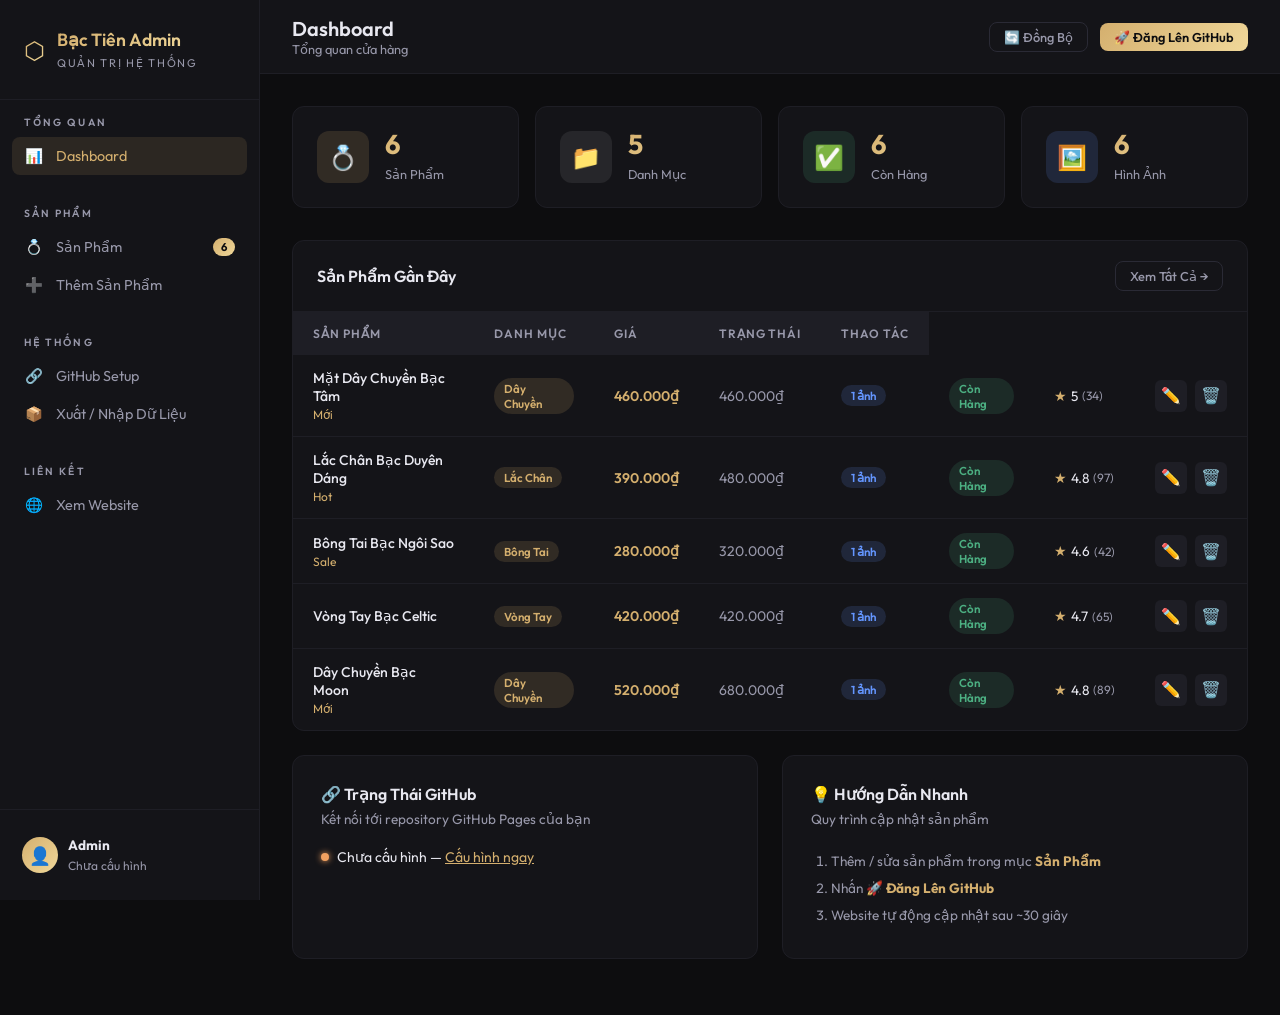
==== admin.html @ 1f836e4f "🎉 Initial commit — Bạc Tiên Silver Jewelry Store" ====
<!DOCTYPE html>
<html lang="vi">
<head>
  <meta charset="UTF-8">
  <meta name="viewport" content="width=device-width, initial-scale=1.0">
  <title>Admin — Bạc Tiên Silver Jewelry</title>
  <meta name="robots" content="noindex, nofollow">
  <link rel="preconnect" href="https://fonts.googleapis.com">
  <link href="https://fonts.googleapis.com/css2?family=Outfit:wght@300;400;500;600;700&display=swap" rel="stylesheet">
  <link rel="stylesheet" href="css/admin.css">
</head>
<body>

<!-- ═══════════════════════════════════════
     SIDEBAR
═══════════════════════════════════════ -->
<aside class="sidebar" id="sidebar">
  <div class="sidebar-header">
    <div class="sidebar-logo">
      <span class="logo-icon">⬡</span>
      <div class="logo-text">
        <strong>Bạc Tiên Admin</strong>
        <small>Quản Trị Hệ Thống</small>
      </div>
    </div>
  </div>

  <nav class="sidebar-nav">
    <div class="nav-section">
      <div class="nav-section-label">Tổng Quan</div>
      <div class="nav-item active" data-page="dashboard">
        <span class="nav-icon">📊</span> Dashboard
      </div>
    </div>
    <div class="nav-section">
      <div class="nav-section-label">Sản Phẩm</div>
      <div class="nav-item" data-page="products">
        <span class="nav-icon">💍</span> Sản Phẩm
        <span class="nav-badge" id="productCountBadge">0</span>
      </div>
      <div class="nav-item" data-page="add-product">
        <span class="nav-icon">➕</span> Thêm Sản Phẩm
      </div>
    </div>
    <div class="nav-section">
      <div class="nav-section-label">Hệ Thống</div>
      <div class="nav-item" data-page="github">
        <span class="nav-icon">🔗</span> GitHub Setup
      </div>
      <div class="nav-item" data-page="export">
        <span class="nav-icon">📦</span> Xuất / Nhập Dữ Liệu
      </div>
    </div>
    <div class="nav-section">
      <div class="nav-section-label">Liên Kết</div>
      <div class="nav-item" onclick="window.open('index.html','_blank')">
        <span class="nav-icon">🌐</span> Xem Website
      </div>
    </div>
  </nav>

  <div class="sidebar-footer">
    <div class="sidebar-user">
      <div class="user-avatar">👤</div>
      <div class="user-info">
        <strong>Admin</strong>
        <small id="usernameDisplay">Chưa cấu hình</small>
      </div>
    </div>
  </div>
</aside>

<!-- ═══════════════════════════════════════
     MAIN CONTENT
═══════════════════════════════════════ -->
<div class="main-content">

  <!-- TOP BAR -->
  <header class="topbar">
    <div class="topbar-left">
      <h1 id="pageTitle">Dashboard</h1>
      <p id="pageSubtitle">Tổng quan cửa hàng</p>
    </div>
    <div class="topbar-actions">
      <button class="btn btn-outline btn-sm" onclick="syncFromGitHub()">🔄 Đồng Bộ</button>
      <button class="btn btn-gold btn-sm" onclick="publishToGitHub()">🚀 Đăng Lên GitHub</button>
    </div>
  </header>

  <!-- ─── PAGE: DASHBOARD ─── -->
  <div class="page active" id="page-dashboard">
    <div class="stats-grid">
      <div class="stat-card">
        <div class="stat-icon gold">💍</div>
        <div class="stat-info">
          <strong id="stat-products">0</strong>
          <span>Sản Phẩm</span>
        </div>
      </div>
      <div class="stat-card">
        <div class="stat-icon silver">📁</div>
        <div class="stat-info">
          <strong id="stat-categories">0</strong>
          <span>Danh Mục</span>
        </div>
      </div>
      <div class="stat-card">
        <div class="stat-icon green">✅</div>
        <div class="stat-info">
          <strong id="stat-instock">0</strong>
          <span>Còn Hàng</span>
        </div>
      </div>
      <div class="stat-card">
        <div class="stat-icon blue">🖼️</div>
        <div class="stat-info">
          <strong id="stat-images">0</strong>
          <span>Hình Ảnh</span>
        </div>
      </div>
    </div>

    <!-- RECENT PRODUCTS -->
    <div class="table-card">
      <div style="padding:20px 24px; border-bottom:1px solid var(--dark-3); display:flex; justify-content:space-between; align-items:center">
        <h3 style="font-size:1rem; font-weight:600">Sản Phẩm Gần Đây</h3>
        <button class="btn btn-outline btn-sm" data-page="products" onclick="switchPage('products')">Xem Tất Cả →</button>
      </div>
      <table>
        <thead><tr>
          <th>Sản Phẩm</th>
          <th>Danh Mục</th>
          <th>Giá</th>
          <th>Trạng Thái</th>
          <th>Thao Tác</th>
        </tr></thead>
        <tbody id="recentProductsTbody"></tbody>
      </table>
    </div>

    <!-- STATUS PANEL -->
    <div style="display:grid; grid-template-columns:1fr 1fr; gap:24px; margin-top:24px">
      <div class="config-section">
        <h3>🔗 Trạng Thái GitHub</h3>
        <p>Kết nối tới repository GitHub Pages của bạn</p>
        <div class="config-status" id="githubStatusDash">
          <div class="status-dot yellow"></div>
          <span>Chưa cấu hình</span>
        </div>
      </div>
      <div class="config-section">
        <h3>💡 Hướng Dẫn Nhanh</h3>
        <p>Quy trình cập nhật sản phẩm</p>
        <ol style="font-size:.85rem; color:var(--text-muted); padding-left:20px; line-height:2">
          <li>Thêm / sửa sản phẩm trong mục <strong style="color:var(--gold)">Sản Phẩm</strong></li>
          <li>Nhấn <strong style="color:var(--gold)">🚀 Đăng Lên GitHub</strong></li>
          <li>Website tự động cập nhật sau ~30 giây</li>
        </ol>
      </div>
    </div>
  </div>

  <!-- ─── PAGE: PRODUCTS ─── -->
  <div class="page" id="page-products">
    <div class="table-controls">
      <div class="search-field">
        <svg width="16" height="16" fill="none" stroke="currentColor" stroke-width="2" viewBox="0 0 24 24"><circle cx="11" cy="11" r="8"/><path d="m21 21-4.35-4.35"/></svg>
        <input type="text" id="productSearch" placeholder="Tìm kiếm sản phẩm...">
      </div>
      <select class="select-field" id="categoryFilter">
        <option value="">Tất cả danh mục</option>
        <option value="Nhẫn">Nhẫn</option>
        <option value="Dây Chuyền">Dây Chuyền</option>
        <option value="Vòng Tay">Vòng Tay</option>
        <option value="Bông Tai">Bông Tai</option>
        <option value="Lắc Chân">Lắc Chân</option>
      </select>
      <button class="btn btn-gold" onclick="switchPage('add-product')">+ Thêm Sản Phẩm</button>
    </div>

    <div class="table-card">
      <table>
        <thead><tr>
          <th>Sản Phẩm</th>
          <th>Danh Mục</th>
          <th>Giá</th>
          <th>Giá Gốc</th>
          <th>Ảnh</th>
          <th>Trạng Thái</th>
          <th>Đánh Giá</th>
          <th>Thao Tác</th>
        </tr></thead>
        <tbody id="productsTbody"></tbody>
      </table>
      <div id="noProducts" class="empty-state" style="display:none">
        <span class="empty-icon">💍</span>
        <h3>Chưa có sản phẩm</h3>
        <p>Thêm sản phẩm đầu tiên của bạn</p>
      </div>
    </div>
    <div class="pagination" id="pagination"></div>
  </div>

  <!-- ─── PAGE: ADD / EDIT PRODUCT ─── -->
  <div class="page" id="page-add-product">
    <form id="productForm" autocomplete="off">
      <input type="hidden" id="editId">

      <div style="display:grid; grid-template-columns:1.4fr 1fr; gap:24px; align-items:start">

        <!-- LEFT COL -->
        <div style="display:flex; flex-direction:column; gap:20px">

          <!-- Basic Info -->
          <div class="config-section" style="padding:24px">
            <h3>📝 Thông Tin Sản Phẩm</h3>
            <p>Thông tin cơ bản của sản phẩm</p>
            <div class="form-grid">
              <div class="form-group full">
                <label class="form-label">Tên Sản Phẩm *</label>
                <input class="form-input" id="f-name" placeholder="Vd: Nhẫn Bạc Hoa Hồng 925" required>
              </div>
              <div class="form-group">
                <label class="form-label">Danh Mục *</label>
                <select class="form-select" id="f-category" required>
                  <option value="">-- Chọn danh mục --</option>
                  <option value="Nhẫn">Nhẫn</option>
                  <option value="Dây Chuyền">Dây Chuyền</option>
                  <option value="Vòng Tay">Vòng Tay</option>
                  <option value="Bông Tai">Bông Tai</option>
                  <option value="Lắc Chân">Lắc Chân</option>
                </select>
              </div>
              <div class="form-group">
                <label class="form-label">Nhãn (Badge)</label>
                <select class="form-select" id="f-badge">
                  <option value="">Không có</option>
                  <option value="Mới">Mới</option>
                  <option value="Bán Chạy">Bán Chạy</option>
                  <option value="Hot">Hot</option>
                  <option value="Sale">Sale</option>
                </select>
              </div>
              <div class="form-group">
                <label class="form-label">Giá Bán (₫) *</label>
                <input class="form-input" id="f-price" type="number" min="0" placeholder="350000" required>
              </div>
              <div class="form-group">
                <label class="form-label">Giá Gốc (₫)</label>
                <input class="form-input" id="f-originalPrice" type="number" min="0" placeholder="450000">
                <div class="form-help">Để trống nếu không có khuyến mãi</div>
              </div>
              <div class="form-group">
                <label class="form-label">Điểm Đánh Giá</label>
                <input class="form-input" id="f-rating" type="number" min="1" max="5" step="0.1" placeholder="4.8">
              </div>
              <div class="form-group">
                <label class="form-label">Số Lượng Đánh Giá</label>
                <input class="form-input" id="f-reviews" type="number" min="0" placeholder="128">
              </div>
              <div class="form-group full">
                <label class="form-label">Mô Tả Sản Phẩm *</label>
                <textarea class="form-textarea" id="f-description" rows="4" placeholder="Mô tả chi tiết về sản phẩm..." required></textarea>
              </div>
              <div class="form-group">
                <label class="form-label">Tình Trạng</label>
                <select class="form-select" id="f-inStock">
                  <option value="true">Còn Hàng</option>
                  <option value="false">Hết Hàng</option>
                </select>
              </div>
            </div>
          </div>

        </div>

        <!-- RIGHT COL: IMAGES -->
        <div style="display:flex; flex-direction:column; gap:20px">
          <div class="config-section" style="padding:24px">
            <h3>🖼️ Hình Ảnh Sản Phẩm</h3>
            <p>Thêm ảnh bằng URL hoặc tải lên từ máy tính</p>

            <!-- URL input -->
            <div style="margin-bottom:16px">
              <label class="form-label">Thêm ảnh bằng URL</label>
              <div class="url-input-row" style="margin-top:6px">
                <input id="imgUrlInput" type="url" placeholder="https://example.com/image.jpg">
                <button type="button" class="btn btn-outline btn-sm" onclick="addImageUrl()">➕ Thêm</button>
              </div>
            </div>

            <!-- Drag & Drop Upload -->
            <label class="image-upload-area" id="uploadArea">
              <input type="file" id="fileInput" accept="image/*" multiple onchange="handleFileUpload(event)">
              <div class="upload-icon">📁</div>
              <div class="upload-text">
                <strong>Kéo thả ảnh vào đây</strong>
                <span>hoặc click để chọn file (JPG, PNG, WEBP)</span>
              </div>
            </label>

            <!-- Note về hosting ảnh -->
            <div class="alert alert-warning" style="margin-top:12px; font-size:.8rem">
              ⚠️ GitHub Pages không lưu file nhị phân qua API. Hãy dùng <strong>URL ảnh</strong> từ Imgur, Cloudinary, hoặc đặt ảnh vào thư mục <code>images/</code> và dùng đường dẫn tương đối.
            </div>

            <!-- Preview grid -->
            <div class="images-preview" id="imagesPreview" style="margin-top:16px"></div>
          </div>
        </div>

      </div>

      <!-- FORM ACTIONS -->
      <div style="display:flex; gap:12px; justify-content:flex-end; margin-top:20px">
        <button type="button" class="btn btn-outline" onclick="resetForm()">↩ Hủy</button>
        <button type="submit" class="btn btn-gold" id="saveBtn">💾 Lưu Sản Phẩm</button>
      </div>
    </form>
  </div>

  <!-- ─── PAGE: GITHUB SETUP ─── -->
  <div class="page" id="page-github">
    <div style="max-width:700px; margin:0 auto">

      <!-- Hướng dẫn -->
      <div class="config-section">
        <h3>📖 Cách Hoạt Động</h3>
        <p>Hệ thống này dùng GitHub API để cập nhật <code>products.json</code> trực tiếp lên repo — không cần server!</p>
        <ol style="font-size:.875rem; color:var(--text-muted); padding-left:20px; line-height:2.2; margin-top:12px">
          <li>Tạo repository trên GitHub và bật <strong style="color:var(--gold)">GitHub Pages</strong> (Settings → Pages → Deploy from branch <code>main</code>)</li>
          <li>Tạo <strong style="color:var(--gold)">Personal Access Token</strong>: GitHub Settings → Developer Settings → Personal Access Tokens → Fine-grained tokens</li>
          <li>Token cần quyền <strong style="color:var(--gold)">Contents: Read & Write</strong> cho repository của bạn</li>
          <li>Điền thông tin phía dưới và nhấn <strong style="color:var(--gold)">Kiểm Tra Kết Nối</strong></li>
          <li>Sau đó nhấn <strong style="color:var(--gold)">🚀 Đăng Lên GitHub</strong> để cập nhật website</li>
        </ol>
      </div>

      <!-- TOKEN -->
      <div class="config-section">
        <h3>🔑 Cấu Hình GitHub</h3>
        <p>Thông tin này được lưu trong localStorage của trình duyệt, không gửi đi đâu ngoài GitHub API.</p>

        <div class="form-grid" style="gap:16px">
          <div class="form-group">
            <label class="form-label">GitHub Username</label>
            <input class="form-input" id="gh-username" placeholder="your-username">
          </div>
          <div class="form-group">
            <label class="form-label">Tên Repository</label>
            <input class="form-input" id="gh-repo" placeholder="your-repo-name">
          </div>
          <div class="form-group">
            <label class="form-label">Branch</label>
            <input class="form-input" id="gh-branch" placeholder="main" value="main">
          </div>
          <div class="form-group">
            <label class="form-label">Đường dẫn file JSON</label>
            <input class="form-input" id="gh-filepath" placeholder="products.json" value="products.json">
          </div>
          <div class="form-group full">
            <label class="form-label">Personal Access Token</label>
            <div class="token-input">
              <input class="form-input" id="gh-token" type="password" placeholder="ghp_xxxxxxxxxxxxxxxxxxxx">
              <button type="button" class="token-toggle" onclick="toggleToken()">👁</button>
            </div>
            <div class="form-help">
              Tạo token tại: <a href="https://github.com/settings/tokens" target="_blank" style="color:var(--gold)">github.com/settings/tokens</a>
            </div>
          </div>
        </div>

        <div style="display:flex; gap:12px; margin-top:20px">
          <button class="btn btn-outline" onclick="saveGithubConfig()">💾 Lưu Cấu Hình</button>
          <button class="btn btn-gold" onclick="testConnection()">🔌 Kiểm Tra Kết Nối</button>
        </div>

        <div class="config-status" id="connectionStatus" style="margin-top:16px; display:none">
          <div class="status-dot" id="statusDot"></div>
          <span id="statusText"></span>
        </div>
      </div>

      <!-- YOUR SITE URL -->
      <div class="config-section">
        <h3>🌐 URL Website Của Bạn</h3>
        <p>Sau khi push lên GitHub Pages, website sẽ có địa chỉ:</p>
        <div style="background:var(--dark-3); border-radius:8px; padding:14px 18px; font-family:monospace; font-size:.9rem; color:var(--gold); margin-top:8px" id="siteUrlDisplay">
          https://[username].github.io/[repo-name]/
        </div>
        <button class="btn btn-outline btn-sm" style="margin-top:12px" onclick="copySiteUrl()">📋 Sao Chép URL</button>
      </div>

    </div>
  </div>

  <!-- ─── PAGE: EXPORT / IMPORT ─── -->
  <div class="page" id="page-export">
    <div style="max-width:700px; margin:0 auto">

      <div class="export-grid">
        <div class="export-card">
          <div class="export-icon">⬇️</div>
          <h4>Xuất JSON</h4>
          <p>Tải xuống file products.json hiện tại về máy tính để sao lưu.</p>
          <button class="btn btn-gold" onclick="exportJSON()">Tải Xuống JSON</button>
        </div>
        <div class="export-card">
          <div class="export-icon">⬆️</div>
          <h4>Nhập JSON</h4>
          <p>Khôi phục dữ liệu từ file products.json đã sao lưu trước đó.</p>
          <label class="btn btn-outline" style="cursor:pointer">
            Chọn File JSON
            <input type="file" accept=".json" style="display:none" onchange="importJSON(event)">
          </label>
        </div>
      </div>

      <div class="config-section" style="margin-top:24px">
        <h3>⚠️ Xóa Toàn Bộ Dữ Liệu</h3>
        <p>Xóa tất cả sản phẩm khỏi bộ nhớ cục bộ. Hành động này không thể hoàn tác.</p>
        <button class="btn btn-danger" style="margin-top:16px" onclick="clearAllData()">🗑 Xóa Tất Cả</button>
      </div>

      <div class="config-section" style="margin-top:24px">
        <h3>📥 Load products.json từ Repo</h3>
        <p>Tải dữ liệu mới nhất từ GitHub về admin panel (cần cấu hình GitHub trước).</p>
        <button class="btn btn-outline" style="margin-top:16px" onclick="syncFromGitHub()">🔄 Đồng Bộ Từ GitHub</button>
      </div>

    </div>
  </div>

</div><!-- end main-content -->

<!-- ═══════════════════════════════════════
     DELETE CONFIRM MODAL
═══════════════════════════════════════ -->
<div class="modal-backdrop" id="deleteModal">
  <div class="modal" style="max-width:440px">
    <div class="modal-header">
      <h2>Xác Nhận Xóa</h2>
      <button class="modal-close" onclick="closeDeleteModal()">✕</button>
    </div>
    <div class="modal-body">
      <p>Bạn có chắc muốn xóa sản phẩm <strong id="deleteProductName"></strong>?</p>
      <p style="font-size:.85rem; color:var(--text-muted); margin-top:8px">Hành động này sẽ xóa khỏi bộ nhớ cục bộ. Nhớ đăng lên GitHub để cập nhật website.</p>
    </div>
    <div class="modal-footer">
      <button class="btn btn-outline" onclick="closeDeleteModal()">Hủy</button>
      <button class="btn btn-danger" id="confirmDeleteBtn">Xóa</button>
    </div>
  </div>
</div>

<!-- PUBLISH MODAL -->
<div class="modal-backdrop" id="publishModal">
  <div class="modal" style="max-width:500px">
    <div class="modal-header">
      <h2>🚀 Đăng Lên GitHub</h2>
      <button class="modal-close" onclick="document.getElementById('publishModal').classList.remove('open')">✕</button>
    </div>
    <div class="modal-body">
      <p id="publishStatus">Đang kết nối tới GitHub...</p>
      <div class="progress-bar-wrap" style="margin-top:16px">
        <div class="progress-bar" id="publishProgress" style="width:0%"></div>
      </div>
      <div id="publishLog" style="margin-top:16px; font-size:.8rem; color:var(--text-muted); font-family:monospace; max-height:150px; overflow-y:auto; background:var(--dark-3); border-radius:8px; padding:12px; display:none"></div>
    </div>
    <div class="modal-footer" id="publishFooter" style="display:none">
      <button class="btn btn-outline" onclick="document.getElementById('publishModal').classList.remove('open')">Đóng</button>
      <a class="btn btn-gold" id="viewSiteBtn" href="#" target="_blank">🌐 Xem Website</a>
    </div>
  </div>
</div>

<!-- TOAST -->
<div class="toast-admin" id="adminToast"></div>

<script src="js/admin.js"></script>
</body>
</html>
---- css/admin.css ----
/* ============================================================
   ADMIN PANEL CSS — Bạc Tiên
   ============================================================ */

*, *::before, *::after { margin: 0; padding: 0; box-sizing: border-box; }

:root {
  --gold:     #d4af6e;
  --gold-lt:  #f0d89a;
  --dark:     #0d0d0f;
  --dark-2:   #141418;
  --dark-3:   #1e1e25;
  --dark-4:   #2a2a35;
  --text:     #e8e8f0;
  --text-muted: #9898aa;
  --success:  #4caf82;
  --danger:   #f06060;
  --warning:  #f0a060;
  --grad-gold: linear-gradient(135deg, #d4af6e, #f0d89a);
  --radius:   12px;
  --transition: .25s cubic-bezier(.4,0,.2,1);
  --sidebar-w: 260px;
}

body {
  font-family: 'Outfit', sans-serif;
  background: var(--dark);
  color: var(--text);
  min-height: 100vh;
  display: flex;
}

/* ── SIDEBAR ── */
.sidebar {
  width: var(--sidebar-w);
  background: var(--dark-2);
  border-right: 1px solid var(--dark-3);
  display: flex; flex-direction: column;
  position: fixed; top: 0; left: 0; bottom: 0;
  z-index: 100;
  transition: transform .3s;
}
.sidebar-header {
  padding: 28px 24px;
  border-bottom: 1px solid var(--dark-3);
}
.sidebar-logo {
  display: flex; align-items: center; gap: 12px;
}
.logo-icon { font-size: 24px; background: var(--grad-gold); -webkit-background-clip: text; -webkit-text-fill-color: transparent; }
.logo-text strong { display: block; font-size: 1.1rem; font-weight: 600; background: var(--grad-gold); -webkit-background-clip: text; -webkit-text-fill-color: transparent; background-clip: text; }
.logo-text small { font-size: .7rem; letter-spacing: .15em; color: var(--text-muted); text-transform: uppercase; }

.sidebar-nav { flex: 1; padding: 16px 12px; overflow-y: auto; }
.nav-section { margin-bottom: 32px; }
.nav-section-label { font-size: .65rem; font-weight: 600; letter-spacing: .2em; text-transform: uppercase; color: var(--text-muted); padding: 0 12px; margin-bottom: 8px; }
.nav-item {
  display: flex; align-items: center; gap: 12px;
  padding: 10px 12px; border-radius: 8px;
  color: var(--text-muted); cursor: pointer;
  transition: var(--transition); font-size: .9rem;
}
.nav-item:hover { background: var(--dark-3); color: var(--text); }
.nav-item.active { background: rgba(212,175,110,.12); color: var(--gold); }
.nav-item .nav-icon { width: 20px; text-align: center; flex-shrink: 0; }
.nav-badge { margin-left: auto; background: var(--grad-gold); color: var(--dark); font-size: .7rem; font-weight: 700; padding: 2px 8px; border-radius: 50px; }

.sidebar-footer { padding: 16px 12px; border-top: 1px solid var(--dark-3); }
.sidebar-user { display: flex; align-items: center; gap: 10px; padding: 10px; border-radius: 8px; }
.user-avatar { width: 36px; height: 36px; border-radius: 50%; background: var(--grad-gold); display: flex; align-items: center; justify-content: center; font-size: 1.1rem; flex-shrink: 0; }
.user-info strong { display: block; font-size: .85rem; color: var(--text); }
.user-info small { font-size: .75rem; color: var(--text-muted); }

/* ── MAIN CONTENT ── */
.main-content {
  flex: 1;
  margin-left: var(--sidebar-w);
  display: flex; flex-direction: column;
  min-height: 100vh;
}
.topbar {
  background: var(--dark-2);
  border-bottom: 1px solid var(--dark-3);
  padding: 16px 32px;
  display: flex; align-items: center; justify-content: space-between;
  position: sticky; top: 0; z-index: 90;
}
.topbar-left h1 { font-size: 1.25rem; font-weight: 600; color: var(--text); }
.topbar-left p { font-size: .8rem; color: var(--text-muted); }
.topbar-actions { display: flex; align-items: center; gap: 12px; }

.btn {
  display: inline-flex; align-items: center; gap: 8px;
  padding: 9px 20px; border-radius: 8px;
  font-family: inherit; font-size: .875rem; font-weight: 500;
  cursor: pointer; transition: var(--transition);
}
.btn-gold { background: var(--grad-gold); color: var(--dark); border: none; font-weight: 600; }
.btn-gold:hover { opacity: .9; transform: translateY(-1px); }
.btn-outline { background: transparent; border: 1px solid var(--dark-4); color: var(--text-muted); }
.btn-outline:hover { border-color: var(--gold); color: var(--gold); }
.btn-danger { background: rgba(240,96,96,.15); border: 1px solid rgba(240,96,96,.3); color: var(--danger); }
.btn-danger:hover { background: rgba(240,96,96,.25); }
.btn-success { background: rgba(76,175,130,.15); border: 1px solid rgba(76,175,130,.3); color: var(--success); }
.btn-success:hover { background: rgba(76,175,130,.25); }
.btn-sm { padding: 6px 14px; font-size: .8rem; }

/* ── PAGE CONTENT ── */
.page { padding: 32px; display: none; }
.page.active { display: block; }

/* ── STATS GRID ── */
.stats-grid {
  display: grid; grid-template-columns: repeat(4, 1fr);
  gap: 16px; margin-bottom: 32px;
}
.stat-card {
  background: var(--dark-2); border: 1px solid var(--dark-3);
  border-radius: var(--radius); padding: 24px;
  display: flex; align-items: center; gap: 16px;
  transition: var(--transition);
}
.stat-card:hover { border-color: rgba(212,175,110,.3); }
.stat-icon { width: 52px; height: 52px; border-radius: 12px; display: flex; align-items: center; justify-content: center; font-size: 1.5rem; flex-shrink: 0; }
.stat-icon.gold { background: rgba(212,175,110,.15); }
.stat-icon.silver { background: rgba(192,192,192,.1); }
.stat-icon.green { background: rgba(76,175,130,.15); }
.stat-icon.blue { background: rgba(100,150,255,.15); }
.stat-info strong { display: block; font-size: 1.7rem; font-weight: 700; background: var(--grad-gold); -webkit-background-clip: text; -webkit-text-fill-color: transparent; background-clip: text; line-height: 1; margin-bottom: 4px; }
.stat-info span { font-size: .8rem; color: var(--text-muted); }

/* ── PRODUCTS TABLE ── */
.table-controls {
  display: flex; gap: 12px; align-items: center; flex-wrap: wrap;
  margin-bottom: 20px;
}
.search-field {
  flex: 1; min-width: 200px;
  display: flex; align-items: center; gap: 10px;
  background: var(--dark-2); border: 1px solid var(--dark-3);
  border-radius: 8px; padding: 0 16px;
}
.search-field input {
  flex: 1; background: none; border: none; outline: none;
  color: var(--text); font-family: inherit; font-size: .875rem;
  padding: 10px 0;
}
.search-field input::placeholder { color: var(--text-muted); }
.search-field svg { color: var(--text-muted); flex-shrink: 0; }
.select-field {
  background: var(--dark-2); border: 1px solid var(--dark-3);
  border-radius: 8px; padding: 10px 16px;
  color: var(--text); font-family: inherit; font-size: .875rem;
  outline: none; cursor: pointer;
}
.select-field:focus { border-color: var(--gold); }

.table-card {
  background: var(--dark-2); border: 1px solid var(--dark-3);
  border-radius: var(--radius); overflow: hidden;
}
.table-card table { width: 100%; border-collapse: collapse; }
.table-card th {
  background: var(--dark-3);
  padding: 14px 20px;
  text-align: left; font-size: .75rem; font-weight: 600;
  letter-spacing: .08em; text-transform: uppercase;
  color: var(--text-muted); white-space: nowrap;
}
.table-card td {
  padding: 14px 20px;
  border-bottom: 1px solid var(--dark-3);
  font-size: .875rem; color: var(--text);
  vertical-align: middle;
}
.table-card tr:last-child td { border-bottom: none; }
.table-card tr:hover td { background: rgba(255,255,255,.02); }

.product-thumb { width: 52px; height: 52px; border-radius: 8px; object-fit: cover; border: 1px solid var(--dark-3); }
.product-cell { display: flex; align-items: center; gap: 12px; }
.product-cell-info .product-name { font-weight: 500; color: var(--text); }
.product-cell-info .product-cat { font-size: .75rem; color: var(--gold); margin-top: 2px; }

.badge { display: inline-block; padding: 3px 10px; border-radius: 50px; font-size: .72rem; font-weight: 600; }
.badge-gold { background: rgba(212,175,110,.15); color: var(--gold); }
.badge-green { background: rgba(76,175,130,.15); color: var(--success); }
.badge-red { background: rgba(240,96,96,.15); color: var(--danger); }
.badge-blue { background: rgba(100,150,255,.15); color: #6496ff; }

.table-actions { display: flex; gap: 8px; }
.icon-btn {
  width: 32px; height: 32px; border-radius: 6px;
  display: flex; align-items: center; justify-content: center;
  font-size: 1rem; transition: var(--transition); cursor: pointer;
  border: none; background: var(--dark-3); color: var(--text-muted);
}
.icon-btn:hover { background: var(--dark-4); color: var(--text); }
.icon-btn.edit:hover { background: rgba(212,175,110,.15); color: var(--gold); }
.icon-btn.delete:hover { background: rgba(240,96,96,.15); color: var(--danger); }

/* ── PAGINATION ── */
.pagination {
  display: flex; gap: 8px; justify-content: center; align-items: center;
  padding: 20px;
}
.page-btn {
  min-width: 36px; height: 36px; border-radius: 6px;
  display: flex; align-items: center; justify-content: center;
  background: var(--dark-3); border: 1px solid var(--dark-4);
  color: var(--text-muted); font-size: .875rem; cursor: pointer;
  transition: var(--transition);
}
.page-btn:hover { border-color: var(--gold); color: var(--gold); }
.page-btn.active { background: var(--grad-gold); color: var(--dark); border-color: transparent; font-weight: 600; }

/* ── MODAL ── */
.modal-backdrop {
  position: fixed; inset: 0;
  background: rgba(0,0,0,.7); backdrop-filter: blur(8px);
  z-index: 200; display: none;
  align-items: center; justify-content: center;
  padding: 24px;
}
.modal-backdrop.open { display: flex; animation: fadeIn .2s ease; }
@keyframes fadeIn { from { opacity: 0; } to { opacity: 1; } }

.modal {
  background: var(--dark-2); border: 1px solid var(--dark-3);
  border-radius: 16px; width: 100%; max-width: 700px; max-height: 90vh;
  overflow-y: auto; animation: slideUp .3s ease;
}
@keyframes slideUp { from { transform: translateY(20px); opacity: 0;} to { transform: translateY(0); opacity: 1;} }
.modal-header {
  display: flex; align-items: center; justify-content: space-between;
  padding: 24px 28px; border-bottom: 1px solid var(--dark-3);
  position: sticky; top: 0; background: var(--dark-2); z-index: 10;
}
.modal-header h2 { font-size: 1.2rem; font-weight: 600; }
.modal-close { width: 36px; height: 36px; border-radius: 50%; background: var(--dark-3); color: var(--text-muted); font-size: 1rem; display: flex; align-items: center; justify-content: center; cursor: pointer; transition: var(--transition); border: none; }
.modal-close:hover { background: var(--dark-4); color: var(--text); }
.modal-body { padding: 28px; }
.modal-footer { padding: 20px 28px; border-top: 1px solid var(--dark-3); display: flex; justify-content: flex-end; gap: 12px; }

/* ── FORM ── */
.form-grid { display: grid; grid-template-columns: 1fr 1fr; gap: 16px; }
.form-group { display: flex; flex-direction: column; gap: 6px; }
.form-group.full { grid-column: 1 / -1; }
.form-label { font-size: .8rem; font-weight: 500; color: var(--text-muted); letter-spacing: .05em; }
.form-input, .form-select, .form-textarea {
  background: var(--dark-3); border: 1px solid var(--dark-4);
  border-radius: 8px; padding: 12px 14px;
  color: var(--text); font-family: inherit; font-size: .875rem;
  outline: none; transition: var(--transition);
}
.form-input:focus, .form-select:focus, .form-textarea:focus { border-color: var(--gold); background: rgba(212,175,110,.04); }
.form-textarea { resize: vertical; min-height: 100px; }

/* ── IMAGE UPLOAD ── */
.image-upload-section { display: flex; flex-direction: column; gap: 12px; }
.image-upload-area {
  border: 2px dashed var(--dark-4);
  border-radius: 12px; padding: 32px;
  text-align: center; cursor: pointer;
  transition: var(--transition); position: relative;
}
.image-upload-area:hover, .image-upload-area.drag-over { border-color: var(--gold); background: rgba(212,175,110,.05); }
.image-upload-area input { position: absolute; inset: 0; opacity: 0; cursor: pointer; }
.upload-icon { font-size: 2.5rem; margin-bottom: 12px; opacity: .6; }
.upload-text { color: var(--text-muted); }
.upload-text strong { color: var(--gold); display: block; margin-bottom: 4px; }
.upload-text span { font-size: .8rem; }

.images-preview {
  display: grid; grid-template-columns: repeat(4, 1fr); gap: 10px;
}
.img-preview-item {
  position: relative; aspect-ratio: 1;
  border-radius: 8px; overflow: hidden;
  border: 1px solid var(--dark-3);
}
.img-preview-item img { width: 100%; height: 100%; object-fit: cover; }
.img-preview-item .remove-img {
  position: absolute; top: 4px; right: 4px;
  width: 22px; height: 22px; border-radius: 50%;
  background: rgba(240,96,96,.9); color: white;
  display: flex; align-items: center; justify-content: center;
  font-size: .8rem; cursor: pointer;
  opacity: 0; transition: opacity .2s;
  border: none;
}
.img-preview-item:hover .remove-img { opacity: 1; }
.img-preview-item.primary-img::after {
  content: 'Chính'; position: absolute; bottom: 0; left: 0; right: 0;
  background: rgba(212,175,110,.9); color: var(--dark);
  text-align: center; font-size: .65rem; font-weight: 700; padding: 3px;
}

/* URL INPUT */
.url-input-row { display: flex; gap: 8px; }
.url-input-row input {
  flex: 1; background: var(--dark-3); border: 1px solid var(--dark-4);
  border-radius: 8px; padding: 10px 14px; color: var(--text);
  font-family: inherit; font-size: .875rem; outline: none;
  transition: var(--transition);
}
.url-input-row input:focus { border-color: var(--gold); }

/* ── CONFIG PAGE ── */
.config-section {
  background: var(--dark-2); border: 1px solid var(--dark-3);
  border-radius: var(--radius); padding: 28px; margin-bottom: 24px;
}
.config-section h3 { font-size: 1rem; font-weight: 600; margin-bottom: 6px; }
.config-section p { font-size: .85rem; color: var(--text-muted); margin-bottom: 20px; }
.config-status { display: flex; align-items: center; gap: 8px; font-size: .875rem; margin-top: 16px; }
.status-dot { width: 8px; height: 8px; border-radius: 50%; flex-shrink: 0; }
.status-dot.green { background: var(--success); box-shadow: 0 0 6px var(--success); }
.status-dot.red { background: var(--danger); box-shadow: 0 0 6px var(--danger); }
.status-dot.yellow { background: var(--warning); box-shadow: 0 0 6px var(--warning); }

.token-input { position: relative; }
.token-input input { width: 100%; padding-right: 48px; }
.token-toggle { position: absolute; right: 12px; top: 50%; transform: translateY(-50%); background: none; border: none; color: var(--text-muted); cursor: pointer; font-size: 1rem; }

/* ── EXPORT/IMPORT ── */
.export-grid { display: grid; grid-template-columns: 1fr 1fr; gap: 24px; }
.export-card {
  background: var(--dark-3); border: 1px solid var(--dark-4);
  border-radius: var(--radius); padding: 24px; text-align: center;
}
.export-card .export-icon { font-size: 2.5rem; margin-bottom: 12px; }
.export-card h4 { font-size: 1rem; margin-bottom: 8px; }
.export-card p { font-size: .8rem; color: var(--text-muted); margin-bottom: 20px; }

/* ── ALERT / TOAST ── */
.alert {
  padding: 14px 18px; border-radius: 10px;
  font-size: .875rem; margin-bottom: 16px;
  display: flex; align-items: center; gap: 10px;
}
.alert-success { background: rgba(76,175,130,.12); border: 1px solid rgba(76,175,130,.3); color: var(--success); }
.alert-danger  { background: rgba(240,96,96,.12);  border: 1px solid rgba(240,96,96,.3);  color: var(--danger); }
.alert-warning { background: rgba(240,160,96,.12); border: 1px solid rgba(240,160,96,.3); color: var(--warning); }

.toast-admin {
  position: fixed; bottom: 32px; right: 32px;
  padding: 14px 24px; border-radius: 10px;
  font-size: .875rem; z-index: 9999;
  display: flex; align-items: center; gap: 10px;
  transform: translateY(20px); opacity: 0;
  transition: all .3s ease;
  max-width: 350px;
}
.toast-admin.show { transform: translateY(0); opacity: 1; }
.toast-admin.success { background: var(--dark-3); border: 1px solid rgba(76,175,130,.5); color: var(--success); }
.toast-admin.error   { background: var(--dark-3); border: 1px solid rgba(240,96,96,.5);  color: var(--danger); }
.toast-admin.info    { background: var(--dark-3); border: 1px solid rgba(212,175,110,.5); color: var(--gold); }

/* ── PROGRESS ── */
.progress-bar-wrap { background: var(--dark-4); border-radius: 50px; height: 4px; margin-top: 8px; overflow: hidden; }
.progress-bar { height: 100%; background: var(--grad-gold); border-radius: 50px; transition: width .3s ease; }

/* ── HELP TEXT ── */
.form-help { font-size: .75rem; color: var(--text-muted); margin-top: 4px; }
.form-help a { color: var(--gold); }

/* ── EMPTY STATE ── */
.empty-state { text-align: center; padding: 80px 24px; }
.empty-state .empty-icon { font-size: 4rem; opacity: .3; display: block; margin-bottom: 20px; }
.empty-state h3 { font-size: 1.2rem; color: var(--text); margin-bottom: 8px; }
.empty-state p { font-size: .875rem; color: var(--text-muted); }

/* ── RESPONSIVE ── */
@media (max-width: 900px) {
  .stats-grid { grid-template-columns: repeat(2, 1fr); }
  .form-grid { grid-template-columns: 1fr; }
}
@media (max-width: 700px) {
  .sidebar { transform: translateX(-100%); }
  .sidebar.open { transform: translateX(0); }
  .main-content { margin-left: 0; }
  .page { padding: 16px; }
  .export-grid { grid-template-columns: 1fr; }
  .images-preview { grid-template-columns: repeat(3, 1fr); }
}
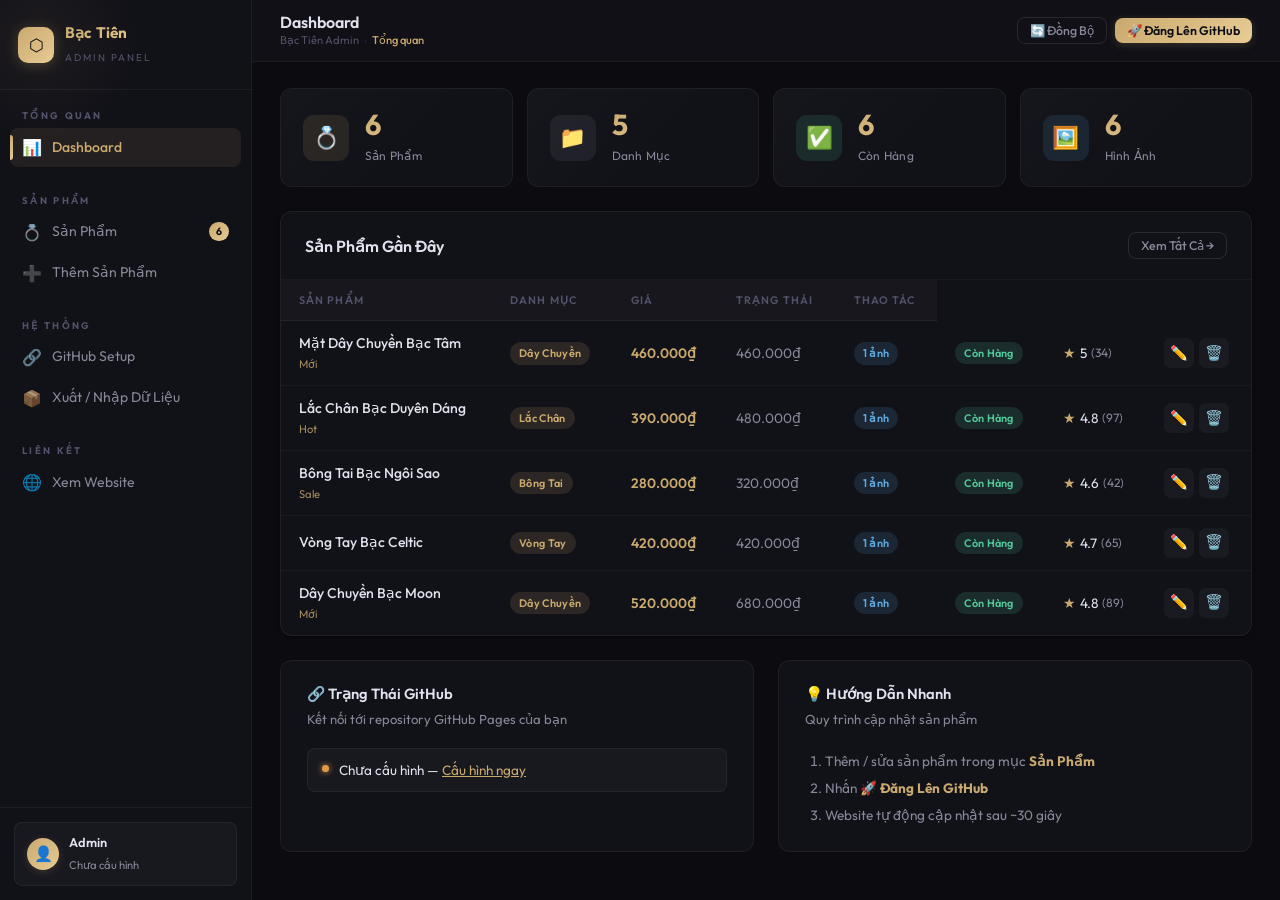
==== commit 6647815e: "redesign: professional admin UI with hash routing & mobile sidebar - Complete CSS rewrite: refined d" ====
--- a/admin.html
+++ b/admin.html
@@ -17,10 +17,10 @@
 <aside class="sidebar" id="sidebar">
   <div class="sidebar-header">
     <div class="sidebar-logo">
-      <span class="logo-icon">⬡</span>
+      <div class="logo-gem">⬡</div>
       <div class="logo-text">
-        <strong>Bạc Tiên Admin</strong>
-        <small>Quản Trị Hệ Thống</small>
+        <strong>Bạc Tiên</strong>
+        <small>Admin Panel</small>
       </div>
     </div>
   </div>
@@ -70,6 +70,9 @@
   </div>
 </aside>
 
+<!-- SIDEBAR OVERLAY (mobile) -->
+<div class="sidebar-overlay" id="sidebarOverlay" onclick="closeSidebar()"></div>
+
 <!-- ═══════════════════════════════════════
      MAIN CONTENT
 ═══════════════════════════════════════ -->
@@ -78,8 +81,17 @@
   <!-- TOP BAR -->
   <header class="topbar">
     <div class="topbar-left">
-      <h1 id="pageTitle">Dashboard</h1>
-      <p id="pageSubtitle">Tổng quan cửa hàng</p>
+      <button class="hamburger" id="hamburger" aria-label="Menu">
+        <span></span><span></span><span></span>
+      </button>
+      <div class="topbar-title">
+        <h1 id="pageTitle">Dashboard</h1>
+        <div class="breadcrumb">
+          <span>Bạc Tiên Admin</span>
+          <span class="sep">›</span>
+          <span class="bc-current" id="pageBreadcrumb">Tổng quan</span>
+        </div>
+      </div>
     </div>
     <div class="topbar-actions">
       <button class="btn btn-outline btn-sm" onclick="syncFromGitHub()">🔄 Đồng Bộ</button>
--- a/css/admin.css
+++ b/css/admin.css
@@ -1,26 +1,36 @@
 /* ============================================================
-   ADMIN PANEL CSS — Bạc Tiên
+   ADMIN PANEL CSS — Bạc Tiên (v2)
    ============================================================ */
 
 *, *::before, *::after { margin: 0; padding: 0; box-sizing: border-box; }
 
 :root {
-  --gold:     #d4af6e;
-  --gold-lt:  #f0d89a;
-  --dark:     #0d0d0f;
-  --dark-2:   #141418;
-  --dark-3:   #1e1e25;
-  --dark-4:   #2a2a35;
-  --text:     #e8e8f0;
-  --text-muted: #9898aa;
-  --success:  #4caf82;
-  --danger:   #f06060;
-  --warning:  #f0a060;
-  --grad-gold: linear-gradient(135deg, #d4af6e, #f0d89a);
-  --radius:   12px;
-  --transition: .25s cubic-bezier(.4,0,.2,1);
-  --sidebar-w: 260px;
-}
+  --gold:       #c9a96e;
+  --gold-lt:    #e8cc94;
+  --gold-dim:   rgba(201,169,110,.1);
+  --dark:       #0b0b10;
+  --dark-2:     #111118;
+  --dark-3:     #19191f;
+  --dark-4:     #222230;
+  --dark-5:     #2c2c3a;
+  --text:       #e2e2ee;
+  --text-muted: #888899;
+  --text-dim:   #52526a;
+  --success:    #52c99a;
+  --danger:     #e05f5f;
+  --warning:    #e09a4a;
+  --info:       #5fa8e0;
+  --grad-gold:  linear-gradient(135deg, #c9a96e 0%, #e8cc94 100%);
+  --shadow-sm:  0 1px 4px rgba(0,0,0,.4);
+  --shadow-md:  0 4px 20px rgba(0,0,0,.45);
+  --shadow-lg:  0 8px 40px rgba(0,0,0,.55);
+  --radius:     12px;
+  --radius-sm:  8px;
+  --ease:       cubic-bezier(.4,0,.2,1);
+  --sidebar-w:  252px;
+}
+
+html, body { height: 100%; }
 
 body {
   font-family: 'Outfit', sans-serif;
@@ -28,358 +38,613 @@
   color: var(--text);
   min-height: 100vh;
   display: flex;
-}
-
-/* ── SIDEBAR ── */
+  font-size: 15px;
+  line-height: 1.5;
+  -webkit-font-smoothing: antialiased;
+}
+
+/* ══════════════════════════════════════
+   SIDEBAR
+══════════════════════════════════════ */
 .sidebar {
   width: var(--sidebar-w);
   background: var(--dark-2);
-  border-right: 1px solid var(--dark-3);
-  display: flex; flex-direction: column;
-  position: fixed; top: 0; left: 0; bottom: 0;
-  z-index: 100;
-  transition: transform .3s;
-}
+  border-right: 1px solid rgba(255,255,255,.05);
+  display: flex;
+  flex-direction: column;
+  position: fixed;
+  top: 0; left: 0; bottom: 0;
+  z-index: 200;
+  transition: transform .3s var(--ease);
+  overflow: hidden;
+}
+
+/* Ambient glow top-left */
+.sidebar::before {
+  content: '';
+  position: absolute;
+  top: -60px; left: -60px;
+  width: 200px; height: 200px;
+  background: radial-gradient(circle, rgba(201,169,110,.07) 0%, transparent 70%);
+  pointer-events: none;
+}
+
 .sidebar-header {
-  padding: 28px 24px;
-  border-bottom: 1px solid var(--dark-3);
-}
-.sidebar-logo {
-  display: flex; align-items: center; gap: 12px;
-}
-.logo-icon { font-size: 24px; background: var(--grad-gold); -webkit-background-clip: text; -webkit-text-fill-color: transparent; }
-.logo-text strong { display: block; font-size: 1.1rem; font-weight: 600; background: var(--grad-gold); -webkit-background-clip: text; -webkit-text-fill-color: transparent; background-clip: text; }
-.logo-text small { font-size: .7rem; letter-spacing: .15em; color: var(--text-muted); text-transform: uppercase; }
-
-.sidebar-nav { flex: 1; padding: 16px 12px; overflow-y: auto; }
-.nav-section { margin-bottom: 32px; }
-.nav-section-label { font-size: .65rem; font-weight: 600; letter-spacing: .2em; text-transform: uppercase; color: var(--text-muted); padding: 0 12px; margin-bottom: 8px; }
+  padding: 22px 18px;
+  border-bottom: 1px solid rgba(255,255,255,.05);
+  position: relative;
+}
+
+.sidebar-logo { display: flex; align-items: center; gap: 11px; }
+
+.logo-gem {
+  width: 36px; height: 36px;
+  background: var(--grad-gold);
+  border-radius: 10px;
+  display: flex; align-items: center; justify-content: center;
+  font-size: 17px; flex-shrink: 0;
+  box-shadow: 0 2px 14px rgba(201,169,110,.28);
+  color: #0b0b10;
+}
+
+.logo-text strong {
+  display: block;
+  font-size: .95rem; font-weight: 700;
+  background: var(--grad-gold);
+  -webkit-background-clip: text; -webkit-text-fill-color: transparent;
+  background-clip: text;
+  letter-spacing: .01em;
+}
+.logo-text small {
+  font-size: .62rem; letter-spacing: .2em;
+  color: var(--text-dim); text-transform: uppercase;
+}
+
+/* NAV */
+.sidebar-nav {
+  flex: 1; padding: 18px 10px;
+  overflow-y: auto; scrollbar-width: none;
+}
+.sidebar-nav::-webkit-scrollbar { display: none; }
+
+.nav-section { margin-bottom: 26px; }
+.nav-section-label {
+  font-size: .6rem; font-weight: 700;
+  letter-spacing: .24em; text-transform: uppercase;
+  color: var(--text-dim); padding: 0 12px; margin-bottom: 5px;
+}
+
 .nav-item {
-  display: flex; align-items: center; gap: 12px;
-  padding: 10px 12px; border-radius: 8px;
+  display: flex; align-items: center; gap: 10px;
+  padding: 9px 12px; border-radius: var(--radius-sm);
   color: var(--text-muted); cursor: pointer;
-  transition: var(--transition); font-size: .9rem;
-}
-.nav-item:hover { background: var(--dark-3); color: var(--text); }
-.nav-item.active { background: rgba(212,175,110,.12); color: var(--gold); }
-.nav-item .nav-icon { width: 20px; text-align: center; flex-shrink: 0; }
-.nav-badge { margin-left: auto; background: var(--grad-gold); color: var(--dark); font-size: .7rem; font-weight: 700; padding: 2px 8px; border-radius: 50px; }
-
-.sidebar-footer { padding: 16px 12px; border-top: 1px solid var(--dark-3); }
-.sidebar-user { display: flex; align-items: center; gap: 10px; padding: 10px; border-radius: 8px; }
-.user-avatar { width: 36px; height: 36px; border-radius: 50%; background: var(--grad-gold); display: flex; align-items: center; justify-content: center; font-size: 1.1rem; flex-shrink: 0; }
-.user-info strong { display: block; font-size: .85rem; color: var(--text); }
-.user-info small { font-size: .75rem; color: var(--text-muted); }
-
-/* ── MAIN CONTENT ── */
+  transition: all .18s var(--ease);
+  font-size: .875rem; font-weight: 400;
+  position: relative; margin-bottom: 2px;
+  user-select: none;
+}
+.nav-item:hover { background: rgba(255,255,255,.05); color: var(--text); }
+
+.nav-item.active {
+  background: var(--gold-dim);
+  color: var(--gold);
+  font-weight: 500;
+}
+.nav-item.active::before {
+  content: '';
+  position: absolute; left: 0;
+  top: 18%; bottom: 18%;
+  width: 3px;
+  background: var(--grad-gold);
+  border-radius: 0 3px 3px 0;
+}
+
+.nav-icon {
+  width: 20px; height: 20px;
+  display: flex; align-items: center; justify-content: center;
+  flex-shrink: 0; opacity: .65; font-size: 1rem;
+}
+.nav-item.active .nav-icon,
+.nav-item:hover .nav-icon { opacity: 1; }
+
+.nav-badge {
+  margin-left: auto;
+  background: var(--grad-gold); color: #0b0b10;
+  font-size: .65rem; font-weight: 700;
+  padding: 2px 7px; border-radius: 50px;
+  min-width: 20px; text-align: center;
+}
+
+/* FOOTER */
+.sidebar-footer {
+  padding: 14px;
+  border-top: 1px solid rgba(255,255,255,.05);
+}
+.sidebar-user {
+  display: flex; align-items: center; gap: 10px;
+  padding: 10px 12px; border-radius: var(--radius-sm);
+  background: rgba(255,255,255,.03);
+  border: 1px solid rgba(255,255,255,.05);
+  cursor: default;
+}
+.user-avatar {
+  width: 32px; height: 32px; border-radius: 50%;
+  background: var(--grad-gold);
+  display: flex; align-items: center; justify-content: center;
+  font-size: .95rem; flex-shrink: 0;
+  box-shadow: 0 2px 8px rgba(201,169,110,.2);
+}
+.user-info strong { display: block; font-size: .8rem; font-weight: 600; }
+.user-info small  { font-size: .7rem; color: var(--text-muted); }
+
+/* ══════════════════════════════════════
+   SIDEBAR OVERLAY (mobile)
+══════════════════════════════════════ */
+.sidebar-overlay {
+  display: none; position: fixed; inset: 0;
+  background: rgba(0,0,0,.6); z-index: 190;
+  backdrop-filter: blur(2px);
+}
+.sidebar-overlay.show { display: block; }
+
+/* ══════════════════════════════════════
+   MAIN CONTENT
+══════════════════════════════════════ */
 .main-content {
   flex: 1;
   margin-left: var(--sidebar-w);
   display: flex; flex-direction: column;
   min-height: 100vh;
 }
+
+/* TOP BAR */
 .topbar {
-  background: var(--dark-2);
-  border-bottom: 1px solid var(--dark-3);
-  padding: 16px 32px;
+  background: rgba(17,17,24,.9);
+  backdrop-filter: blur(14px);
+  -webkit-backdrop-filter: blur(14px);
+  border-bottom: 1px solid rgba(255,255,255,.05);
+  padding: 0 28px;
+  height: 62px;
   display: flex; align-items: center; justify-content: space-between;
-  position: sticky; top: 0; z-index: 90;
-}
-.topbar-left h1 { font-size: 1.25rem; font-weight: 600; color: var(--text); }
-.topbar-left p { font-size: .8rem; color: var(--text-muted); }
-.topbar-actions { display: flex; align-items: center; gap: 12px; }
-
+  position: sticky; top: 0; z-index: 100;
+}
+
+.topbar-left { display: flex; align-items: center; gap: 10px; }
+
+.hamburger {
+  display: none; flex-direction: column; gap: 5px;
+  padding: 8px; cursor: pointer;
+  border: none; background: none; margin-right: 4px;
+}
+.hamburger span {
+  display: block; width: 20px; height: 2px;
+  background: var(--text-muted); border-radius: 2px;
+  transition: var(--ease) .2s;
+}
+.hamburger:hover span { background: var(--text); }
+
+.topbar-title h1 {
+  font-size: 1rem; font-weight: 600; color: var(--text); line-height: 1.2;
+}
+.breadcrumb {
+  display: flex; align-items: center; gap: 5px;
+  font-size: .7rem; color: var(--text-dim);
+}
+.breadcrumb .sep { opacity: .4; }
+.breadcrumb .bc-current { color: var(--gold); font-weight: 500; }
+
+.topbar-actions { display: flex; align-items: center; gap: 8px; }
+
+/* ══════════════════════════════════════
+   BUTTONS
+══════════════════════════════════════ */
 .btn {
-  display: inline-flex; align-items: center; gap: 8px;
-  padding: 9px 20px; border-radius: 8px;
-  font-family: inherit; font-size: .875rem; font-weight: 500;
-  cursor: pointer; transition: var(--transition);
-}
-.btn-gold { background: var(--grad-gold); color: var(--dark); border: none; font-weight: 600; }
-.btn-gold:hover { opacity: .9; transform: translateY(-1px); }
-.btn-outline { background: transparent; border: 1px solid var(--dark-4); color: var(--text-muted); }
-.btn-outline:hover { border-color: var(--gold); color: var(--gold); }
-.btn-danger { background: rgba(240,96,96,.15); border: 1px solid rgba(240,96,96,.3); color: var(--danger); }
-.btn-danger:hover { background: rgba(240,96,96,.25); }
-.btn-success { background: rgba(76,175,130,.15); border: 1px solid rgba(76,175,130,.3); color: var(--success); }
-.btn-success:hover { background: rgba(76,175,130,.25); }
-.btn-sm { padding: 6px 14px; font-size: .8rem; }
-
-/* ── PAGE CONTENT ── */
-.page { padding: 32px; display: none; }
-.page.active { display: block; }
-
-/* ── STATS GRID ── */
+  display: inline-flex; align-items: center; gap: 6px;
+  padding: 8px 17px; border-radius: var(--radius-sm);
+  font-family: inherit; font-size: .845rem; font-weight: 500;
+  cursor: pointer; transition: all .18s var(--ease);
+  border: none; white-space: nowrap; text-decoration: none;
+}
+.btn-gold {
+  background: var(--grad-gold); color: #0b0b10; font-weight: 600;
+  box-shadow: 0 2px 10px rgba(201,169,110,.22);
+}
+.btn-gold:hover { transform: translateY(-1px); box-shadow: 0 4px 18px rgba(201,169,110,.32); }
+.btn-gold:active { transform: translateY(0); }
+
+.btn-outline {
+  background: transparent;
+  border: 1px solid rgba(255,255,255,.1);
+  color: var(--text-muted);
+}
+.btn-outline:hover { border-color: var(--gold); color: var(--gold); background: var(--gold-dim); }
+
+.btn-danger {
+  background: rgba(224,95,95,.1);
+  border: 1px solid rgba(224,95,95,.22); color: var(--danger);
+}
+.btn-danger:hover { background: rgba(224,95,95,.2); }
+
+.btn-sm { padding: 5px 12px; font-size: .775rem; }
+
+/* ══════════════════════════════════════
+   PAGES — ROUTING
+══════════════════════════════════════ */
+.page { padding: 26px 28px; display: none; }
+.page.active {
+  display: block;
+  animation: pageIn .22s var(--ease) both;
+}
+@keyframes pageIn {
+  from { opacity: 0; transform: translateY(8px); }
+  to   { opacity: 1; transform: translateY(0); }
+}
+
+/* ══════════════════════════════════════
+   STATS GRID
+══════════════════════════════════════ */
 .stats-grid {
   display: grid; grid-template-columns: repeat(4, 1fr);
-  gap: 16px; margin-bottom: 32px;
+  gap: 14px; margin-bottom: 24px;
 }
 .stat-card {
-  background: var(--dark-2); border: 1px solid var(--dark-3);
-  border-radius: var(--radius); padding: 24px;
+  background: var(--dark-2); border: 1px solid rgba(255,255,255,.06);
+  border-radius: var(--radius); padding: 20px 22px;
   display: flex; align-items: center; gap: 16px;
-  transition: var(--transition);
-}
-.stat-card:hover { border-color: rgba(212,175,110,.3); }
-.stat-icon { width: 52px; height: 52px; border-radius: 12px; display: flex; align-items: center; justify-content: center; font-size: 1.5rem; flex-shrink: 0; }
-.stat-icon.gold { background: rgba(212,175,110,.15); }
-.stat-icon.silver { background: rgba(192,192,192,.1); }
-.stat-icon.green { background: rgba(76,175,130,.15); }
-.stat-icon.blue { background: rgba(100,150,255,.15); }
-.stat-info strong { display: block; font-size: 1.7rem; font-weight: 700; background: var(--grad-gold); -webkit-background-clip: text; -webkit-text-fill-color: transparent; background-clip: text; line-height: 1; margin-bottom: 4px; }
-.stat-info span { font-size: .8rem; color: var(--text-muted); }
-
-/* ── PRODUCTS TABLE ── */
+  transition: all .2s var(--ease); position: relative; overflow: hidden;
+}
+.stat-card::after {
+  content: ''; position: absolute; inset: 0;
+  background: linear-gradient(135deg, rgba(255,255,255,.02) 0%, transparent 60%);
+  pointer-events: none;
+}
+.stat-card:hover {
+  border-color: rgba(201,169,110,.2);
+  transform: translateY(-2px); box-shadow: var(--shadow-md);
+}
+.stat-icon {
+  width: 46px; height: 46px; border-radius: 11px;
+  display: flex; align-items: center; justify-content: center;
+  font-size: 1.35rem; flex-shrink: 0;
+}
+.stat-icon.gold   { background: rgba(201,169,110,.12); }
+.stat-icon.silver { background: rgba(180,180,200,.09); }
+.stat-icon.green  { background: rgba(82,201,154,.12); }
+.stat-icon.blue   { background: rgba(95,168,224,.12); }
+
+.stat-info strong {
+  display: block; font-size: 1.8rem; font-weight: 700;
+  background: var(--grad-gold);
+  -webkit-background-clip: text; -webkit-text-fill-color: transparent; background-clip: text;
+  line-height: 1.1; margin-bottom: 3px;
+}
+.stat-info span { font-size: .75rem; color: var(--text-muted); letter-spacing: .02em; }
+
+/* ══════════════════════════════════════
+   TABLE
+══════════════════════════════════════ */
 .table-controls {
-  display: flex; gap: 12px; align-items: center; flex-wrap: wrap;
-  margin-bottom: 20px;
+  display: flex; gap: 10px; align-items: center;
+  flex-wrap: wrap; margin-bottom: 14px;
 }
 .search-field {
-  flex: 1; min-width: 200px;
+  flex: 1; min-width: 220px;
   display: flex; align-items: center; gap: 10px;
-  background: var(--dark-2); border: 1px solid var(--dark-3);
-  border-radius: 8px; padding: 0 16px;
-}
+  background: var(--dark-2); border: 1px solid rgba(255,255,255,.07);
+  border-radius: var(--radius-sm); padding: 0 14px;
+  transition: all .18s var(--ease);
+}
+.search-field:focus-within { border-color: var(--gold); background: rgba(201,169,110,.03); }
 .search-field input {
   flex: 1; background: none; border: none; outline: none;
+  color: var(--text); font-family: inherit; font-size: .875rem; padding: 10px 0;
+}
+.search-field input::placeholder { color: var(--text-dim); }
+.search-field svg { color: var(--text-dim); flex-shrink: 0; }
+
+.select-field {
+  background: var(--dark-2); border: 1px solid rgba(255,255,255,.07);
+  border-radius: var(--radius-sm); padding: 10px 14px;
   color: var(--text); font-family: inherit; font-size: .875rem;
-  padding: 10px 0;
-}
-.search-field input::placeholder { color: var(--text-muted); }
-.search-field svg { color: var(--text-muted); flex-shrink: 0; }
-.select-field {
-  background: var(--dark-2); border: 1px solid var(--dark-3);
-  border-radius: 8px; padding: 10px 16px;
-  color: var(--text); font-family: inherit; font-size: .875rem;
-  outline: none; cursor: pointer;
+  outline: none; cursor: pointer; transition: all .18s var(--ease);
 }
 .select-field:focus { border-color: var(--gold); }
+.select-field option { background: var(--dark-3); }
 
 .table-card {
-  background: var(--dark-2); border: 1px solid var(--dark-3);
-  border-radius: var(--radius); overflow: hidden;
+  background: var(--dark-2); border: 1px solid rgba(255,255,255,.06);
+  border-radius: var(--radius); overflow: hidden; box-shadow: var(--shadow-sm);
 }
 .table-card table { width: 100%; border-collapse: collapse; }
+.table-card thead tr { background: rgba(255,255,255,.025); }
 .table-card th {
-  background: var(--dark-3);
-  padding: 14px 20px;
-  text-align: left; font-size: .75rem; font-weight: 600;
-  letter-spacing: .08em; text-transform: uppercase;
-  color: var(--text-muted); white-space: nowrap;
+  padding: 12px 18px; text-align: left;
+  font-size: .68rem; font-weight: 600;
+  letter-spacing: .1em; text-transform: uppercase;
+  color: var(--text-dim); white-space: nowrap;
+  border-bottom: 1px solid rgba(255,255,255,.05);
 }
 .table-card td {
-  padding: 14px 20px;
-  border-bottom: 1px solid var(--dark-3);
-  font-size: .875rem; color: var(--text);
-  vertical-align: middle;
+  padding: 12px 18px; border-bottom: 1px solid rgba(255,255,255,.04);
+  font-size: .855rem; color: var(--text); vertical-align: middle;
 }
 .table-card tr:last-child td { border-bottom: none; }
-.table-card tr:hover td { background: rgba(255,255,255,.02); }
-
-.product-thumb { width: 52px; height: 52px; border-radius: 8px; object-fit: cover; border: 1px solid var(--dark-3); }
+.table-card tbody tr { transition: background .15s var(--ease); }
+.table-card tbody tr:hover td { background: rgba(255,255,255,.025); }
+
+.product-thumb {
+  width: 46px; height: 46px; border-radius: 8px;
+  object-fit: cover; border: 1px solid rgba(255,255,255,.08);
+}
 .product-cell { display: flex; align-items: center; gap: 12px; }
-.product-cell-info .product-name { font-weight: 500; color: var(--text); }
-.product-cell-info .product-cat { font-size: .75rem; color: var(--gold); margin-top: 2px; }
-
-.badge { display: inline-block; padding: 3px 10px; border-radius: 50px; font-size: .72rem; font-weight: 600; }
-.badge-gold { background: rgba(212,175,110,.15); color: var(--gold); }
-.badge-green { background: rgba(76,175,130,.15); color: var(--success); }
-.badge-red { background: rgba(240,96,96,.15); color: var(--danger); }
-.badge-blue { background: rgba(100,150,255,.15); color: #6496ff; }
-
-.table-actions { display: flex; gap: 8px; }
+.product-name { font-weight: 500; font-size: .875rem; }
+.product-cat  { font-size: .7rem; color: var(--gold); margin-top: 2px; opacity: .8; }
+
+.badge {
+  display: inline-block; padding: 3px 9px; border-radius: 50px;
+  font-size: .68rem; font-weight: 600; letter-spacing: .03em;
+}
+.badge-gold  { background: rgba(201,169,110,.14); color: var(--gold); }
+.badge-green { background: rgba(82,201,154,.14);  color: var(--success); }
+.badge-red   { background: rgba(224,95,95,.14);   color: var(--danger); }
+.badge-blue  { background: rgba(95,168,224,.14);  color: var(--info); }
+.badge-gray  { background: rgba(255,255,255,.07); color: var(--text-muted); }
+
+.table-actions { display: flex; gap: 5px; }
 .icon-btn {
-  width: 32px; height: 32px; border-radius: 6px;
+  width: 30px; height: 30px; border-radius: 7px;
   display: flex; align-items: center; justify-content: center;
-  font-size: 1rem; transition: var(--transition); cursor: pointer;
-  border: none; background: var(--dark-3); color: var(--text-muted);
-}
-.icon-btn:hover { background: var(--dark-4); color: var(--text); }
-.icon-btn.edit:hover { background: rgba(212,175,110,.15); color: var(--gold); }
-.icon-btn.delete:hover { background: rgba(240,96,96,.15); color: var(--danger); }
-
-/* ── PAGINATION ── */
+  font-size: .9rem; cursor: pointer;
+  border: 1px solid transparent; background: rgba(255,255,255,.04);
+  color: var(--text-muted); transition: all .15s var(--ease);
+}
+.icon-btn:hover        { background: rgba(255,255,255,.08); color: var(--text); }
+.icon-btn.edit:hover   { background: rgba(201,169,110,.12); color: var(--gold); border-color: rgba(201,169,110,.2); }
+.icon-btn.delete:hover { background: rgba(224,95,95,.12); color: var(--danger); border-color: rgba(224,95,95,.2); }
+
+/* PAGINATION */
 .pagination {
-  display: flex; gap: 8px; justify-content: center; align-items: center;
-  padding: 20px;
+  display: flex; gap: 5px; justify-content: center; align-items: center;
+  padding: 18px; border-top: 1px solid rgba(255,255,255,.04);
 }
 .page-btn {
-  min-width: 36px; height: 36px; border-radius: 6px;
+  min-width: 32px; height: 32px; border-radius: 6px;
   display: flex; align-items: center; justify-content: center;
-  background: var(--dark-3); border: 1px solid var(--dark-4);
-  color: var(--text-muted); font-size: .875rem; cursor: pointer;
-  transition: var(--transition);
-}
-.page-btn:hover { border-color: var(--gold); color: var(--gold); }
-.page-btn.active { background: var(--grad-gold); color: var(--dark); border-color: transparent; font-weight: 600; }
-
-/* ── MODAL ── */
-.modal-backdrop {
-  position: fixed; inset: 0;
-  background: rgba(0,0,0,.7); backdrop-filter: blur(8px);
-  z-index: 200; display: none;
-  align-items: center; justify-content: center;
-  padding: 24px;
-}
-.modal-backdrop.open { display: flex; animation: fadeIn .2s ease; }
-@keyframes fadeIn { from { opacity: 0; } to { opacity: 1; } }
-
-.modal {
-  background: var(--dark-2); border: 1px solid var(--dark-3);
-  border-radius: 16px; width: 100%; max-width: 700px; max-height: 90vh;
-  overflow-y: auto; animation: slideUp .3s ease;
-}
-@keyframes slideUp { from { transform: translateY(20px); opacity: 0;} to { transform: translateY(0); opacity: 1;} }
-.modal-header {
+  background: var(--dark-3); border: 1px solid rgba(255,255,255,.07);
+  color: var(--text-muted); font-size: .845rem; cursor: pointer;
+  transition: all .15s var(--ease);
+}
+.page-btn:hover  { border-color: var(--gold); color: var(--gold); }
+.page-btn.active { background: var(--grad-gold); color: #0b0b10; border-color: transparent; font-weight: 600; }
+
+/* ══════════════════════════════════════
+   SECTION CARD
+══════════════════════════════════════ */
+.config-section {
+  background: var(--dark-2); border: 1px solid rgba(255,255,255,.06);
+  border-radius: var(--radius); padding: 22px 26px; margin-bottom: 18px;
+}
+.config-section h3 { font-size: .92rem; font-weight: 600; margin-bottom: 4px; }
+.config-section > p { font-size: .82rem; color: var(--text-muted); margin-bottom: 18px; line-height: 1.6; }
+
+.section-header {
   display: flex; align-items: center; justify-content: space-between;
-  padding: 24px 28px; border-bottom: 1px solid var(--dark-3);
-  position: sticky; top: 0; background: var(--dark-2); z-index: 10;
-}
-.modal-header h2 { font-size: 1.2rem; font-weight: 600; }
-.modal-close { width: 36px; height: 36px; border-radius: 50%; background: var(--dark-3); color: var(--text-muted); font-size: 1rem; display: flex; align-items: center; justify-content: center; cursor: pointer; transition: var(--transition); border: none; }
-.modal-close:hover { background: var(--dark-4); color: var(--text); }
-.modal-body { padding: 28px; }
-.modal-footer { padding: 20px 28px; border-top: 1px solid var(--dark-3); display: flex; justify-content: flex-end; gap: 12px; }
-
-/* ── FORM ── */
-.form-grid { display: grid; grid-template-columns: 1fr 1fr; gap: 16px; }
+  padding: 16px 20px; border-bottom: 1px solid rgba(255,255,255,.05);
+}
+.section-header h3 { font-size: .88rem; font-weight: 600; }
+
+/* STATUS */
+.config-status {
+  display: flex; align-items: flex-start; gap: 10px;
+  font-size: .845rem; padding: 11px 14px;
+  background: rgba(255,255,255,.03); border-radius: var(--radius-sm);
+  border: 1px solid rgba(255,255,255,.05); line-height: 1.5;
+}
+.status-dot {
+  width: 7px; height: 7px; border-radius: 50%;
+  flex-shrink: 0; margin-top: 5px;
+}
+.status-dot.green  { background: var(--success); box-shadow: 0 0 6px var(--success); }
+.status-dot.red    { background: var(--danger);  box-shadow: 0 0 6px var(--danger); }
+.status-dot.yellow { background: var(--warning); box-shadow: 0 0 6px var(--warning); animation: blink 1.8s infinite; }
+@keyframes blink { 0%,100% { opacity: 1; } 50% { opacity: .4; } }
+
+/* TOKEN */
+.token-input { position: relative; }
+.token-input input { width: 100%; padding-right: 44px; }
+.token-toggle {
+  position: absolute; right: 11px; top: 50%; transform: translateY(-50%);
+  background: none; border: none; color: var(--text-muted);
+  cursor: pointer; font-size: .9rem; padding: 4px;
+  transition: color .15s;
+}
+.token-toggle:hover { color: var(--gold); }
+
+/* ══════════════════════════════════════
+   FORM
+══════════════════════════════════════ */
+.form-grid { display: grid; grid-template-columns: 1fr 1fr; gap: 14px; }
 .form-group { display: flex; flex-direction: column; gap: 6px; }
 .form-group.full { grid-column: 1 / -1; }
-.form-label { font-size: .8rem; font-weight: 500; color: var(--text-muted); letter-spacing: .05em; }
+.form-label { font-size: .76rem; font-weight: 500; color: var(--text-muted); letter-spacing: .04em; }
+
 .form-input, .form-select, .form-textarea {
-  background: var(--dark-3); border: 1px solid var(--dark-4);
-  border-radius: 8px; padding: 12px 14px;
+  background: var(--dark-3); border: 1px solid rgba(255,255,255,.08);
+  border-radius: var(--radius-sm); padding: 10px 13px;
   color: var(--text); font-family: inherit; font-size: .875rem;
-  outline: none; transition: var(--transition);
-}
-.form-input:focus, .form-select:focus, .form-textarea:focus { border-color: var(--gold); background: rgba(212,175,110,.04); }
-.form-textarea { resize: vertical; min-height: 100px; }
-
-/* ── IMAGE UPLOAD ── */
-.image-upload-section { display: flex; flex-direction: column; gap: 12px; }
+  outline: none; transition: all .18s var(--ease);
+}
+.form-input:focus, .form-select:focus, .form-textarea:focus {
+  border-color: var(--gold); background: rgba(201,169,110,.04);
+  box-shadow: 0 0 0 3px rgba(201,169,110,.08);
+}
+.form-textarea { resize: vertical; min-height: 100px; line-height: 1.6; }
+.form-select option { background: var(--dark-3); }
+.form-help { font-size: .72rem; color: var(--text-dim); margin-top: 4px; }
+.form-help a { color: var(--gold); text-decoration: none; }
+.form-help a:hover { text-decoration: underline; }
+
+/* ══════════════════════════════════════
+   IMAGE UPLOAD
+══════════════════════════════════════ */
 .image-upload-area {
-  border: 2px dashed var(--dark-4);
-  border-radius: 12px; padding: 32px;
-  text-align: center; cursor: pointer;
-  transition: var(--transition); position: relative;
-}
-.image-upload-area:hover, .image-upload-area.drag-over { border-color: var(--gold); background: rgba(212,175,110,.05); }
+  border: 2px dashed rgba(255,255,255,.1); border-radius: var(--radius);
+  padding: 26px; text-align: center; cursor: pointer;
+  transition: all .18s var(--ease); position: relative; display: block;
+}
+.image-upload-area:hover, .image-upload-area.drag-over {
+  border-color: var(--gold); background: rgba(201,169,110,.04);
+}
 .image-upload-area input { position: absolute; inset: 0; opacity: 0; cursor: pointer; }
-.upload-icon { font-size: 2.5rem; margin-bottom: 12px; opacity: .6; }
-.upload-text { color: var(--text-muted); }
-.upload-text strong { color: var(--gold); display: block; margin-bottom: 4px; }
-.upload-text span { font-size: .8rem; }
-
-.images-preview {
-  display: grid; grid-template-columns: repeat(4, 1fr); gap: 10px;
-}
+.upload-icon { font-size: 2rem; margin-bottom: 10px; opacity: .45; }
+.upload-text strong { color: var(--gold); display: block; margin-bottom: 4px; font-size: .875rem; }
+.upload-text span { font-size: .77rem; color: var(--text-muted); }
+
+.images-preview { display: grid; grid-template-columns: repeat(4, 1fr); gap: 9px; }
 .img-preview-item {
-  position: relative; aspect-ratio: 1;
-  border-radius: 8px; overflow: hidden;
-  border: 1px solid var(--dark-3);
-}
-.img-preview-item img { width: 100%; height: 100%; object-fit: cover; }
+  position: relative; aspect-ratio: 1; border-radius: 8px; overflow: hidden;
+  border: 1px solid rgba(255,255,255,.08);
+}
+.img-preview-item img { width: 100%; height: 100%; object-fit: cover; display: block; }
 .img-preview-item .remove-img {
   position: absolute; top: 4px; right: 4px;
-  width: 22px; height: 22px; border-radius: 50%;
-  background: rgba(240,96,96,.9); color: white;
+  width: 20px; height: 20px; border-radius: 50%;
+  background: rgba(224,95,95,.9); color: #fff;
   display: flex; align-items: center; justify-content: center;
-  font-size: .8rem; cursor: pointer;
-  opacity: 0; transition: opacity .2s;
-  border: none;
+  font-size: .72rem; cursor: pointer; opacity: 0; transition: opacity .15s; border: none;
 }
 .img-preview-item:hover .remove-img { opacity: 1; }
 .img-preview-item.primary-img::after {
   content: 'Chính'; position: absolute; bottom: 0; left: 0; right: 0;
-  background: rgba(212,175,110,.9); color: var(--dark);
-  text-align: center; font-size: .65rem; font-weight: 700; padding: 3px;
-}
-
-/* URL INPUT */
+  background: rgba(201,169,110,.92); color: #0b0b10;
+  text-align: center; font-size: .6rem; font-weight: 700; padding: 3px;
+  letter-spacing: .05em;
+}
+
 .url-input-row { display: flex; gap: 8px; }
 .url-input-row input {
-  flex: 1; background: var(--dark-3); border: 1px solid var(--dark-4);
-  border-radius: 8px; padding: 10px 14px; color: var(--text);
-  font-family: inherit; font-size: .875rem; outline: none;
-  transition: var(--transition);
+  flex: 1; background: var(--dark-3); border: 1px solid rgba(255,255,255,.08);
+  border-radius: var(--radius-sm); padding: 10px 13px;
+  color: var(--text); font-family: inherit; font-size: .875rem; outline: none;
+  transition: border-color .18s;
 }
 .url-input-row input:focus { border-color: var(--gold); }
 
-/* ── CONFIG PAGE ── */
-.config-section {
-  background: var(--dark-2); border: 1px solid var(--dark-3);
-  border-radius: var(--radius); padding: 28px; margin-bottom: 24px;
-}
-.config-section h3 { font-size: 1rem; font-weight: 600; margin-bottom: 6px; }
-.config-section p { font-size: .85rem; color: var(--text-muted); margin-bottom: 20px; }
-.config-status { display: flex; align-items: center; gap: 8px; font-size: .875rem; margin-top: 16px; }
-.status-dot { width: 8px; height: 8px; border-radius: 50%; flex-shrink: 0; }
-.status-dot.green { background: var(--success); box-shadow: 0 0 6px var(--success); }
-.status-dot.red { background: var(--danger); box-shadow: 0 0 6px var(--danger); }
-.status-dot.yellow { background: var(--warning); box-shadow: 0 0 6px var(--warning); }
-
-.token-input { position: relative; }
-.token-input input { width: 100%; padding-right: 48px; }
-.token-toggle { position: absolute; right: 12px; top: 50%; transform: translateY(-50%); background: none; border: none; color: var(--text-muted); cursor: pointer; font-size: 1rem; }
-
-/* ── EXPORT/IMPORT ── */
-.export-grid { display: grid; grid-template-columns: 1fr 1fr; gap: 24px; }
+/* ══════════════════════════════════════
+   EXPORT / IMPORT
+══════════════════════════════════════ */
+.export-grid { display: grid; grid-template-columns: 1fr 1fr; gap: 18px; }
 .export-card {
-  background: var(--dark-3); border: 1px solid var(--dark-4);
-  border-radius: var(--radius); padding: 24px; text-align: center;
-}
-.export-card .export-icon { font-size: 2.5rem; margin-bottom: 12px; }
-.export-card h4 { font-size: 1rem; margin-bottom: 8px; }
-.export-card p { font-size: .8rem; color: var(--text-muted); margin-bottom: 20px; }
-
-/* ── ALERT / TOAST ── */
+  background: var(--dark-3); border: 1px solid rgba(255,255,255,.06);
+  border-radius: var(--radius); padding: 26px 22px; text-align: center;
+  transition: all .2s var(--ease);
+}
+.export-card:hover { border-color: rgba(201,169,110,.2); transform: translateY(-2px); }
+.export-card .export-icon { font-size: 2.1rem; margin-bottom: 11px; }
+.export-card h4 { font-size: .92rem; font-weight: 600; margin-bottom: 8px; }
+.export-card p  { font-size: .79rem; color: var(--text-muted); margin-bottom: 18px; line-height: 1.6; }
+
+/* ══════════════════════════════════════
+   MODAL
+══════════════════════════════════════ */
+.modal-backdrop {
+  position: fixed; inset: 0;
+  background: rgba(0,0,0,.65); backdrop-filter: blur(6px); -webkit-backdrop-filter: blur(6px);
+  z-index: 300; display: none; align-items: center; justify-content: center; padding: 24px;
+}
+.modal-backdrop.open { display: flex; animation: fadeIn .18s ease; }
+@keyframes fadeIn { from { opacity: 0; } to { opacity: 1; } }
+
+.modal {
+  background: var(--dark-2); border: 1px solid rgba(255,255,255,.08);
+  border-radius: 16px; width: 100%; max-width: 700px; max-height: 90vh;
+  overflow-y: auto; box-shadow: var(--shadow-lg);
+  animation: springUp .28s cubic-bezier(.34,1.4,.64,1);
+}
+@keyframes springUp {
+  from { transform: translateY(24px) scale(.96); opacity: 0; }
+  to   { transform: translateY(0) scale(1); opacity: 1; }
+}
+
+.modal-header {
+  display: flex; align-items: center; justify-content: space-between;
+  padding: 20px 26px; border-bottom: 1px solid rgba(255,255,255,.06);
+  position: sticky; top: 0; background: var(--dark-2); z-index: 10;
+}
+.modal-header h2 { font-size: 1.05rem; font-weight: 600; }
+.modal-close {
+  width: 30px; height: 30px; border-radius: 7px;
+  background: rgba(255,255,255,.05); color: var(--text-muted);
+  font-size: .85rem; display: flex; align-items: center; justify-content: center;
+  cursor: pointer; transition: all .15s; border: none;
+}
+.modal-close:hover { background: rgba(255,255,255,.1); color: var(--text); }
+.modal-body   { padding: 22px 26px; }
+.modal-footer { padding: 16px 26px; border-top: 1px solid rgba(255,255,255,.06); display: flex; justify-content: flex-end; gap: 10px; }
+
+/* ══════════════════════════════════════
+   ALERT / TOAST / PROGRESS
+══════════════════════════════════════ */
 .alert {
-  padding: 14px 18px; border-radius: 10px;
-  font-size: .875rem; margin-bottom: 16px;
-  display: flex; align-items: center; gap: 10px;
-}
-.alert-success { background: rgba(76,175,130,.12); border: 1px solid rgba(76,175,130,.3); color: var(--success); }
-.alert-danger  { background: rgba(240,96,96,.12);  border: 1px solid rgba(240,96,96,.3);  color: var(--danger); }
-.alert-warning { background: rgba(240,160,96,.12); border: 1px solid rgba(240,160,96,.3); color: var(--warning); }
+  padding: 11px 15px; border-radius: 8px; font-size: .81rem;
+  margin-bottom: 14px; display: flex; align-items: flex-start; gap: 10px; line-height: 1.5;
+}
+.alert-warning { background: rgba(224,154,74,.1); border: 1px solid rgba(224,154,74,.22); color: var(--warning); }
 
 .toast-admin {
-  position: fixed; bottom: 32px; right: 32px;
-  padding: 14px 24px; border-radius: 10px;
-  font-size: .875rem; z-index: 9999;
-  display: flex; align-items: center; gap: 10px;
-  transform: translateY(20px); opacity: 0;
-  transition: all .3s ease;
-  max-width: 350px;
-}
-.toast-admin.show { transform: translateY(0); opacity: 1; }
-.toast-admin.success { background: var(--dark-3); border: 1px solid rgba(76,175,130,.5); color: var(--success); }
-.toast-admin.error   { background: var(--dark-3); border: 1px solid rgba(240,96,96,.5);  color: var(--danger); }
-.toast-admin.info    { background: var(--dark-3); border: 1px solid rgba(212,175,110,.5); color: var(--gold); }
-
-/* ── PROGRESS ── */
-.progress-bar-wrap { background: var(--dark-4); border-radius: 50px; height: 4px; margin-top: 8px; overflow: hidden; }
-.progress-bar { height: 100%; background: var(--grad-gold); border-radius: 50px; transition: width .3s ease; }
-
-/* ── HELP TEXT ── */
-.form-help { font-size: .75rem; color: var(--text-muted); margin-top: 4px; }
-.form-help a { color: var(--gold); }
-
-/* ── EMPTY STATE ── */
-.empty-state { text-align: center; padding: 80px 24px; }
-.empty-state .empty-icon { font-size: 4rem; opacity: .3; display: block; margin-bottom: 20px; }
-.empty-state h3 { font-size: 1.2rem; color: var(--text); margin-bottom: 8px; }
-.empty-state p { font-size: .875rem; color: var(--text-muted); }
-
-/* ── RESPONSIVE ── */
+  position: fixed; bottom: 26px; right: 26px;
+  padding: 12px 18px; border-radius: 10px; font-size: .835rem;
+  z-index: 9999; display: flex; align-items: center; gap: 9px;
+  transform: translateY(18px); opacity: 0; max-width: 340px;
+  transition: all .28s cubic-bezier(.34,1.4,.64,1);
+  box-shadow: var(--shadow-lg);
+}
+.toast-admin.show    { transform: translateY(0); opacity: 1; }
+.toast-admin.success { background: var(--dark-3); border: 1px solid rgba(82,201,154,.3); color: var(--success); }
+.toast-admin.error   { background: var(--dark-3); border: 1px solid rgba(224,95,95,.3);  color: var(--danger); }
+.toast-admin.info    { background: var(--dark-3); border: 1px solid rgba(201,169,110,.3); color: var(--gold); }
+
+.progress-bar-wrap { background: rgba(255,255,255,.06); border-radius: 50px; height: 4px; overflow: hidden; }
+.progress-bar { height: 100%; background: var(--grad-gold); border-radius: 50px; transition: width .35s ease; }
+
+/* EMPTY STATE */
+.empty-state { text-align: center; padding: 68px 24px; }
+.empty-state .empty-icon { font-size: 3.2rem; opacity: .22; display: block; margin-bottom: 16px; }
+.empty-state h3 { font-size: 1.05rem; font-weight: 500; margin-bottom: 7px; }
+.empty-state p  { font-size: .83rem; color: var(--text-muted); }
+
+/* ══════════════════════════════════════
+   DASHBOARD QUICK GUIDE
+══════════════════════════════════════ */
+.quick-grid { display: grid; grid-template-columns: 1fr 1fr; gap: 16px; margin-top: 20px; }
+
+/* ══════════════════════════════════════
+   RESPONSIVE
+══════════════════════════════════════ */
+@media (max-width: 1100px) {
+  .stats-grid { grid-template-columns: repeat(2, 1fr); }
+}
 @media (max-width: 900px) {
-  .stats-grid { grid-template-columns: repeat(2, 1fr); }
   .form-grid { grid-template-columns: 1fr; }
+  .page { padding: 20px; }
+  .topbar { padding: 0 20px; }
 }
 @media (max-width: 700px) {
-  .sidebar { transform: translateX(-100%); }
-  .sidebar.open { transform: translateX(0); }
+  .hamburger { display: flex; }
+  .sidebar { transform: translateX(-100%); box-shadow: none; }
+  .sidebar.open {
+    transform: translateX(0);
+    box-shadow: 6px 0 30px rgba(0,0,0,.5);
+  }
   .main-content { margin-left: 0; }
   .page { padding: 16px; }
   .export-grid { grid-template-columns: 1fr; }
   .images-preview { grid-template-columns: repeat(3, 1fr); }
-}
+  .topbar { height: 54px; padding: 0 16px; }
+  .quick-grid { grid-template-columns: 1fr; }
+  .topbar-actions .btn-outline { display: none; }
+}
+@media (max-width: 480px) {
+  .stats-grid { grid-template-columns: 1fr 1fr; gap: 10px; }
+  .stat-info strong { font-size: 1.5rem; }
+}
